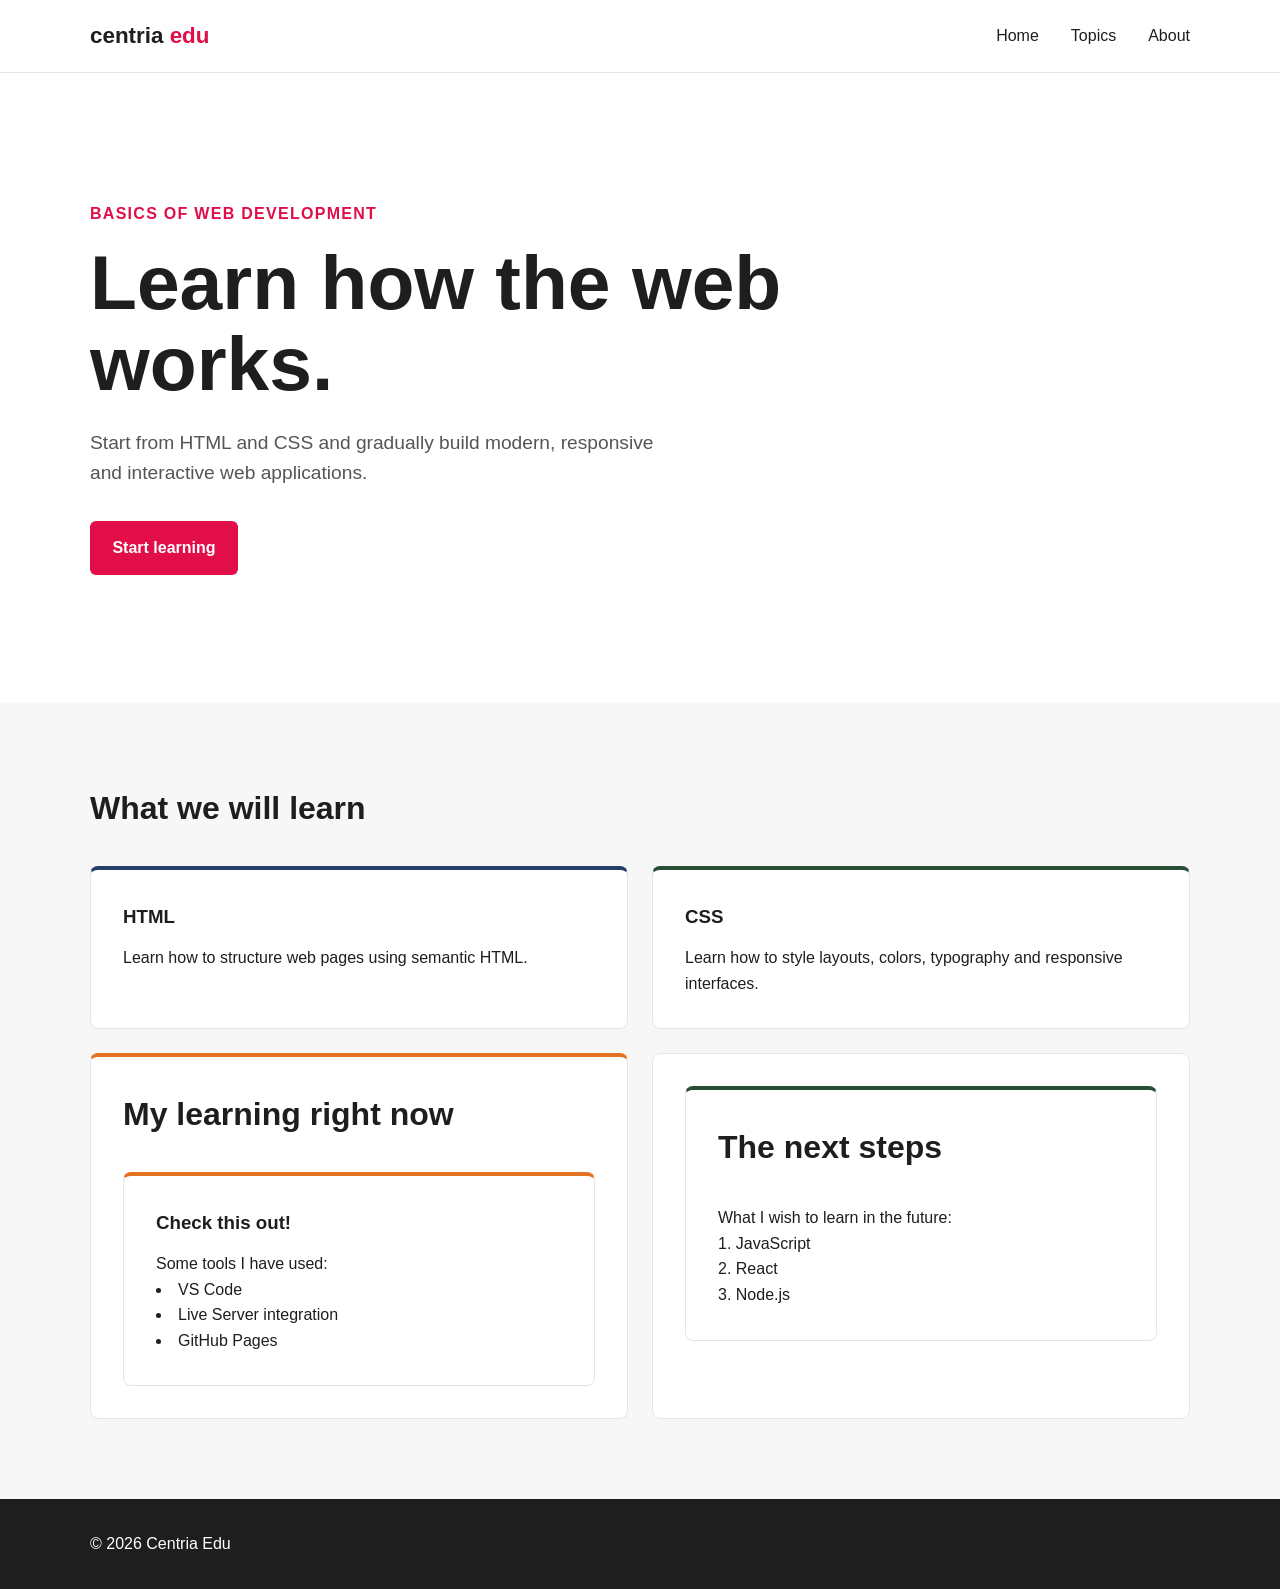
==== s4/index.html @ ef516098 "Add initial HTML structure, favicon, and CSS styles for the web development project" ====
<!--
    Centria Edu - Basics of Web Development

    Original author: Ville Heikkiniemi
    Modified by: Joona Vuopala
    Last modified: 2026-10-10

    Based on the original course template.
-->

<!DOCTYPE html>
<html lang="en">

<head>
    <meta charset="UTF-8">
    <meta name="viewport" content="width=device-width, initial-scale=1.0">
    <meta name="author" content="Ville Heikkiniemi">
    <link rel="icon" href="favicon.ico">
    <link rel="stylesheet" href="style.css">

    <title>Centria Edu | Basics of Web Development</title>



</head>

<body>

    <header>
        <div class="container">
            <nav>
                <div class="logo">
                    centria <span>edu</span>
                </div>

                <ul>
                    <li><a href="#">Home</a></li>
                    <li><a href="#topics">Topics</a></li>
                    <li><a href="#">About</a></li>
                </ul>
            </nav>
        </div>
    </header>

    <main>

        <section class="hero">
            <div class="container">
                <div class="hero-content">

                    <span class="label">Basics of Web Development</span>

                    <h1>
                        Learn how the web works.
                    </h1>

                    <p>
                        Start from HTML and CSS and gradually build modern,
                        responsive and interactive web applications.
                    </p>

                    <a href="#topics" class="button">
                        Start learning
                    </a>

                </div>
            </div>
        </section>

        <section class="topics" id="topics">
            <div class="container">

                <h2>What we will learn</h2>

                <div class="cards">

                    <article class="card">
                        <h3>HTML</h3>
                        <p>
                            Learn how to structure web pages using semantic HTML.
                        </p>
                    </article>

                    <article class="card">
                        <h3>CSS</h3>
                        <p>
                            Learn how to style layouts, colors, typography and
                            responsive interfaces.
                        </p>
                    </article>

                    <article class="card">
                        <h2>My learning right now</h2>
                        <p>
                        <div class="card">
                            <h3>Check this out!</h3>
                            <p>Some tools I have used:</p>
                            <ul>
                                <li>VS Code</li>
                                <li>Live Server integration</li>
                                <li>GitHub Pages</li>
                            </ul>
                        </div>
                        </p>
                    </article>

                    <article class="card">
                        <p>
                        <div class="card">
                            <h2>The next steps</h2>
                            <p>What I wish to learn in the future:</p>
                            <ol>
                                <li>JavaScript</li>
                                <li>React</li>
                                <li>Node.js</li>
                            </ol>
                        </div>
                        </p>
                    </article>

                </div>
            </div>
        </section>

    </main>

    <footer>
        <div class="container">
            <p>&copy; 2026 Centria Edu</p>
        </div>
    </footer>

</body>

</html>
---- s4/style.css ----
:root {
    --primary: #e10e49;
    --light: #ffffff;
    --dark: #1e1e1e;
    --blue: #263f6a;
    --green: #284e36;
    --orange: #e37222;
    --rose: #c24d52;
}

* {
    box-sizing: border-box;
    margin: 0;
    padding: 0;
}

body {
    font-family: Arial, Helvetica, sans-serif;
    background-color: var(--light);
    color: var(--dark);
    line-height: 1.6;
}

header {
    border-bottom: 1px solid #e5e5e5;
}

ol,
ul {
    list-style-position: inside;
}

.container {
    width: min(1100px, 90%);
    margin: 0 auto;
}

nav {
    min-height: 72px;
    display: flex;
    justify-content: space-between;
    align-items: center;
}

.logo {
    font-size: 1.4rem;
    font-weight: bold;
    color: var(--dark);
}

.logo span {
    color: var(--primary);
}

nav ul {
    display: flex;
    gap: 2rem;
    list-style: none;
}

nav a {
    color: var(--dark);
    text-decoration: none;
}

nav a:hover {
    color: var(--primary);
}

.hero {
    min-height: 70vh;
    display: flex;
    align-items: center;
}

.hero-content {
    max-width: 700px;
}

.label {
    display: inline-block;
    margin-bottom: 1rem;
    color: var(--primary);
    font-weight: bold;
    text-transform: uppercase;
    letter-spacing: 0.08rem;
}

h1 {
    margin-bottom: 1.5rem;
    font-size: clamp(2.5rem, 6vw, 5rem);
    line-height: 1.05;
}

.hero p {
    max-width: 600px;
    margin-bottom: 2rem;
    font-size: 1.2rem;
    color: #555;
}

.button {
    display: inline-block;
    padding: 0.9rem 1.4rem;
    background-color: var(--primary);
    color: var(--light);
    text-decoration: none;
    border-radius: 6px;
    font-weight: bold;
}

.button:hover {
    background-color: var(--rose);
}

.topics {
    padding: 5rem 0;
    background-color: #f7f7f7;
}

.topics h2 {
    margin-bottom: 2rem;
    font-size: 2rem;
}

.cards {
    display: grid;
    grid-template-columns: repeat(2, 1fr);
    gap: 1.5rem;
}

.card {
    padding: 2rem;
    background-color: var(--light);
    border: 1px solid #e5e5e5;
    border-radius: 8px;
}

.card h3 {
    margin-bottom: 0.8rem;
}

.card:nth-child(1) {
    border-top: 4px solid var(--blue);
}

.card:nth-child(2) {
    border-top: 4px solid var(--green);
}

.card:nth-child(3) {
    border-top: 4px solid var(--orange);
}

footer {
    padding: 2rem 0;
    background-color: var(--dark);
    color: var(--light);
}

@media (max-width: 700px) {
    nav ul {
        display: none;
    }

    .cards {
        grid-template-columns: 1fr;
    }

    .hero {
        min-height: 60vh;
    }
}
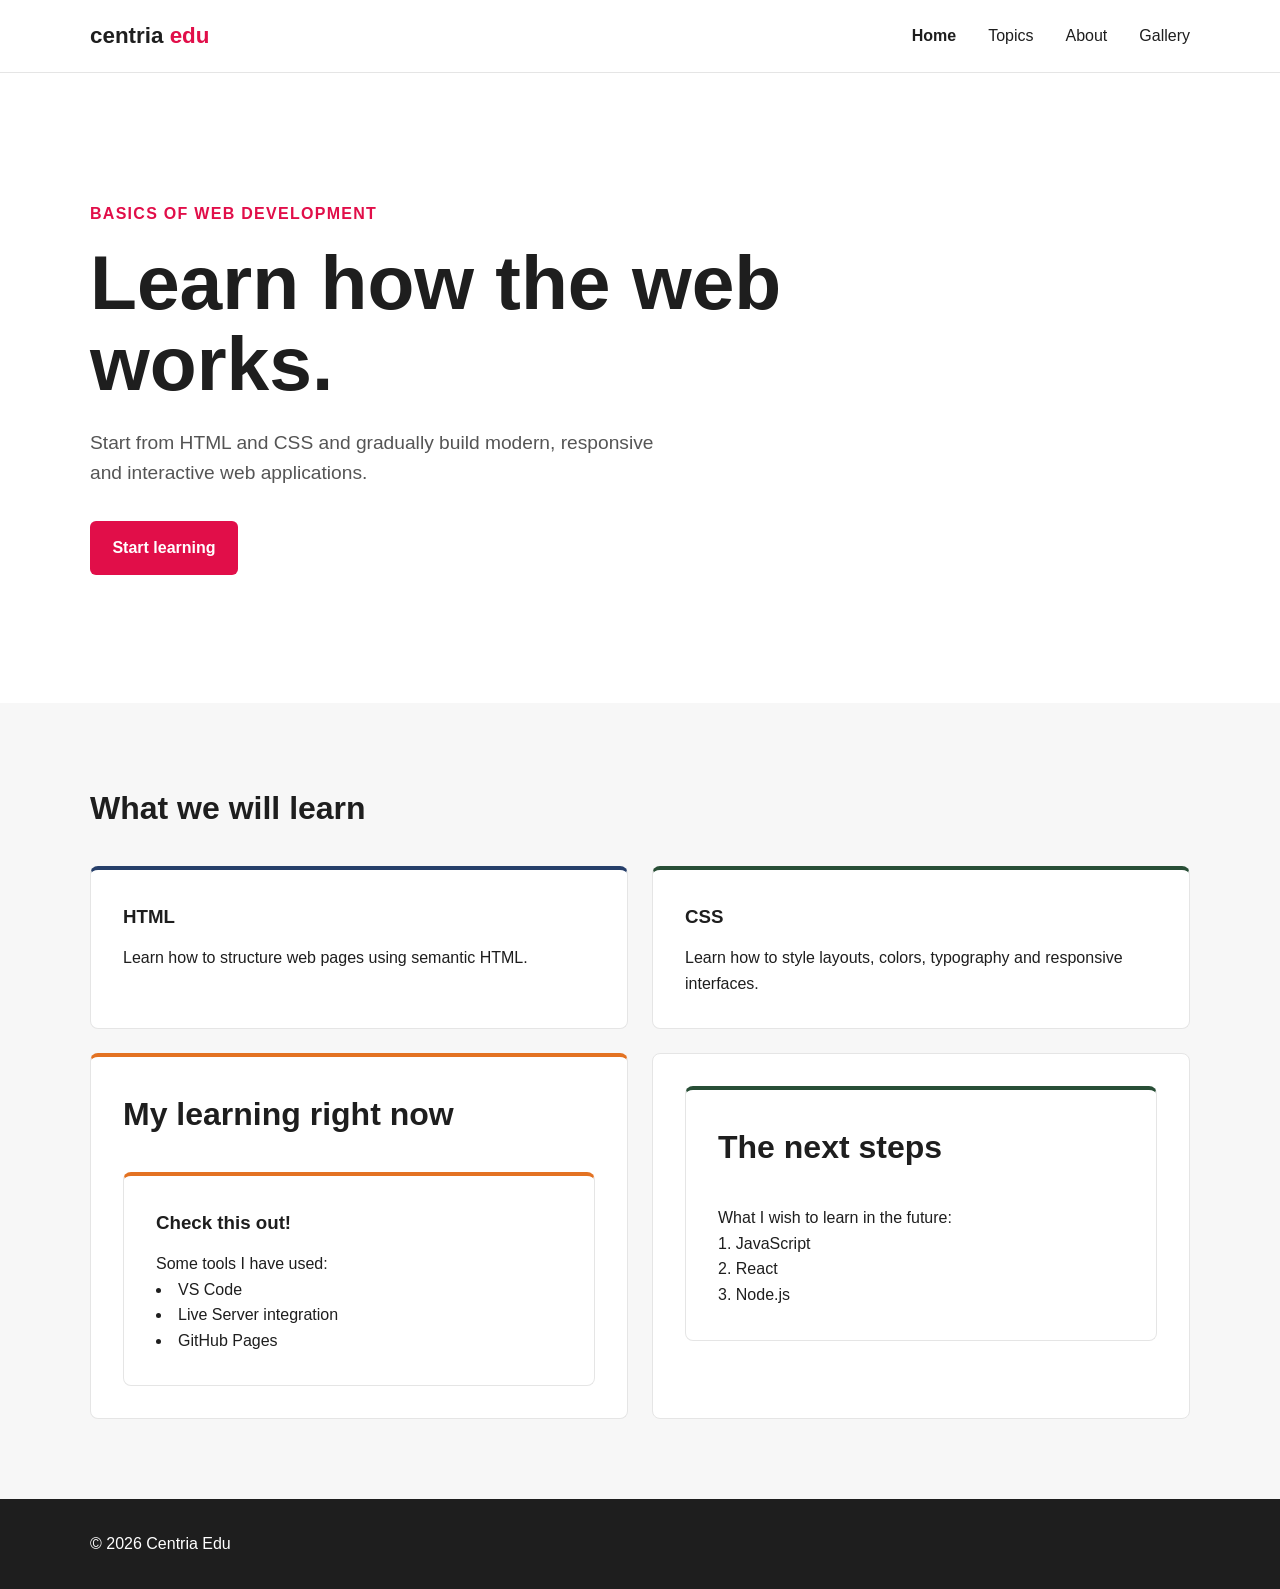
==== commit 4c3c4ebd: "Add gallery page with images and styling for web development project" ====
--- a/s4/index.html
+++ b/s4/index.html
@@ -34,9 +34,10 @@
                 </div>
 
                 <ul>
-                    <li><a href="#">Home</a></li>
+                    <li><a href="index.html"><strong>Home</strong></a></li>
                     <li><a href="#topics">Topics</a></li>
                     <li><a href="#">About</a></li>
+                    <li><a href="gallery.html">Gallery</a></li>
                 </ul>
             </nav>
         </div>
--- a/s4/style.css
+++ b/s4/style.css
@@ -136,6 +136,13 @@
     border-radius: 8px;
 }
 
+.card img {
+    width: 100%;
+    height: auto;
+    margin-top: 1rem;
+    border-radius: 4px;
+}
+
 .card h3 {
     margin-bottom: 0.8rem;
 }
